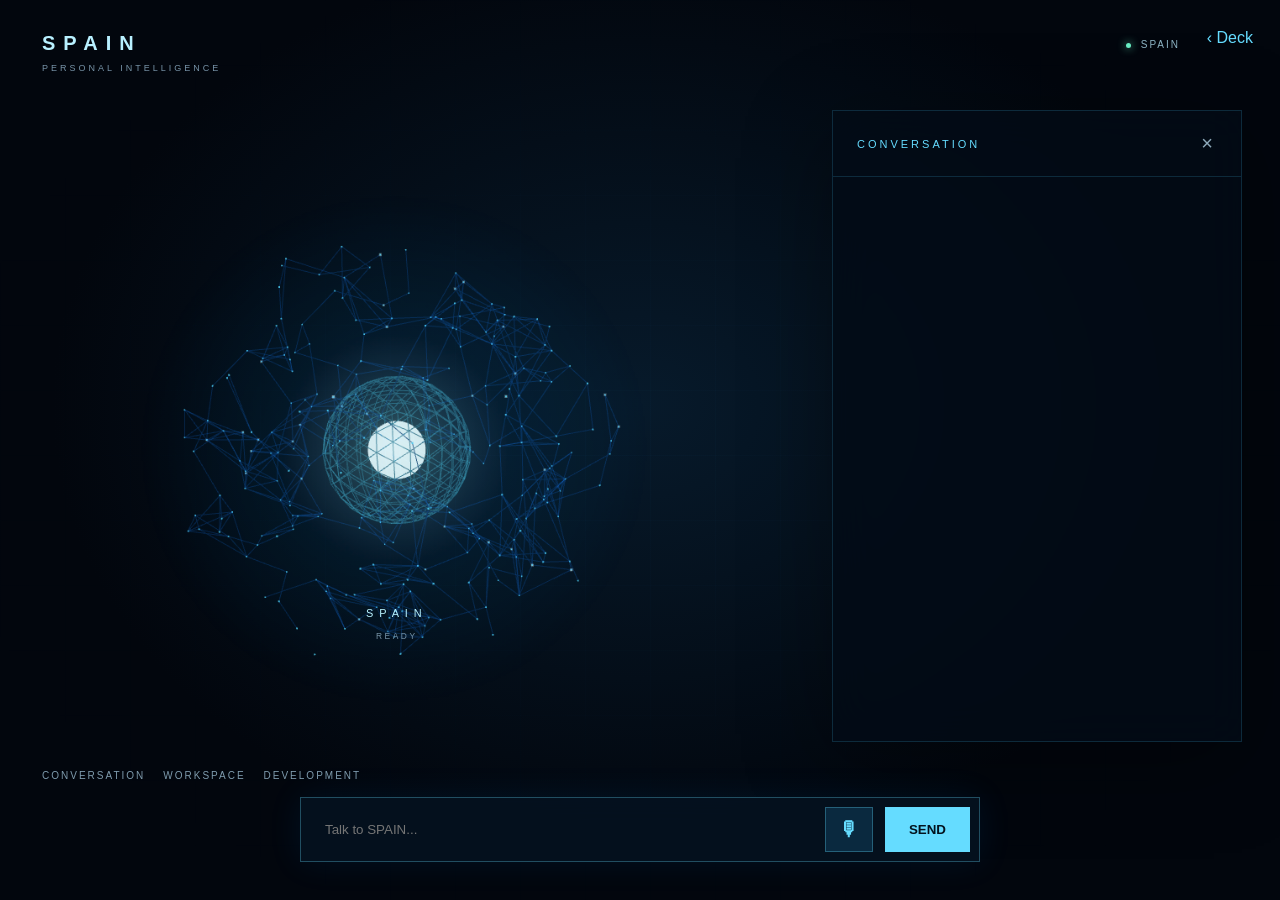
==== spain-command-deck/spain.html @ 8c540c67 "Add files via upload" ====
<!DOCTYPE html>
<html lang="en">
<head>
<meta charset="UTF-8">
<meta name="viewport" content="width=device-width, initial-scale=1, viewport-fit=cover">
<title>SPAIN — Personal Intelligence</title>
<style>
:root{
  --bg:#02060d;
  --panel:rgba(4,15,27,.94);
  --line:rgba(67,207,255,.17);
  --cyan:#65dcff;
  --text:#e9f7ff;
  --muted:#7793a7;
}
*{box-sizing:border-box}
html,body{height:100%;margin:0}
body{
  background:radial-gradient(ellipse at 50% 45%,#071a2b,#02060d 65%);
  color:var(--text);
  font-family:-apple-system,BlinkMacSystemFont,"Segoe UI",sans-serif;
  overflow:hidden;
}
body::before{
  content:"";position:fixed;inset:0;pointer-events:none;
  background-image:
    linear-gradient(rgba(70,190,255,.018) 1px,transparent 1px),
    linear-gradient(90deg,rgba(70,190,255,.018) 1px,transparent 1px);
  background-size:65px 65px;
  mask-image:radial-gradient(ellipse,#000,transparent 85%);
}
.shell{height:100%;position:relative;overflow:hidden}
.brand{
  position:absolute;top:32px;left:42px;z-index:5;
  font-size:20px;font-weight:650;letter-spacing:8px;color:#b8f0ff;
}
.brand small{
  display:block;margin-top:8px;font-size:9px;
  letter-spacing:3px;color:var(--muted);font-weight:400;
}
.connection{
  position:absolute;top:39px;right:42px;z-index:5;
  color:#8db5c5;font-size:10px;letter-spacing:2px;
}
.connection::before{
  content:"";display:inline-block;width:5px;height:5px;
  background:#68edc3;border-radius:50%;margin-right:10px;
  box-shadow:0 0 9px #68edc3;
}
.stage{
  position:absolute;inset:0;
  display:flex;align-items:center;justify-content:center;
  transition:transform .6s ease;
}
.stage.shifted{transform:translateX(-19%) scale(.84)}
#three-container{position:absolute;inset:0;pointer-events:none}
#three-container canvas{display:block;width:100%;height:100%}
.core-label{
  position:absolute;top:calc(50% + 185px);
  text-align:center;pointer-events:none;
}
.core-label strong{
  font-size:13px;letter-spacing:7px;font-weight:500;color:#b9f4ff;
}
.core-label span{
  display:block;margin-top:13px;
  color:var(--muted);font-size:10px;letter-spacing:3px;
}
.conversation{
  position:absolute;right:38px;top:110px;bottom:110px;
  width:min(430px,40vw);z-index:4;
  display:flex;flex-direction:column;
  background:rgba(3,12,23,.82);
  border:1px solid var(--line);
  backdrop-filter:blur(20px);
  box-shadow:0 20px 80px rgba(0,0,0,.35);
  opacity:0;transform:translateX(35px);
  pointer-events:none;
  transition:opacity .4s,transform .4s;
}
.conversation.open{
  opacity:1;transform:translateX(0);pointer-events:auto;
}
.conversation-header{
  padding:21px 24px;border-bottom:1px solid var(--line);
  display:flex;align-items:center;justify-content:space-between;
}
.conversation-header strong{
  font-size:11px;letter-spacing:3px;font-weight:500;color:var(--cyan);
}
.icon-button{
  background:none;border:0;color:#8da9ba;cursor:pointer;
  font-size:20px;padding:0 4px;
}
#chat{
  flex:1;overflow-y:auto;min-height:0;
  padding:18px 23px;scroll-behavior:smooth;
}
.message{margin-bottom:24px}
.label{
  font-size:10px;letter-spacing:2px;color:var(--cyan);
  margin-bottom:10px;
}
.message.user .label{color:#8aa5b8}
.message.user{padding-left:16%;text-align:right}
.content{
  white-space:pre-wrap;overflow-wrap:anywhere;
  font-size:13px;line-height:1.8;color:#d8eaf3;
}
.message.user .content{color:#f1fbff}
.thinking{
  font-size:11px;letter-spacing:2px;color:var(--cyan);
  padding:12px 0;animation:fade 1.1s ease-in-out infinite alternate;
}
@keyframes fade{to{opacity:.3}}
.composer{
  position:absolute;bottom:38px;left:50%;
  transform:translateX(-50%);
  width:min(680px,calc(100% - 50px));z-index:6;
  display:flex;gap:12px;padding:9px;
  background:rgba(5,18,31,.94);
  border:1px solid rgba(101,220,255,.3);
  box-shadow:0 0 35px rgba(0,140,255,.09);
  backdrop-filter:blur(15px);
}
.composer input{
  flex:1;min-width:0;border:0;outline:none;
  background:transparent;color:var(--text);
  padding:15px;font:14px inherit;
}
.composer button{
  border:0;background:#65dcff;color:#03131e;
  font-weight:700;padding:0 24px;cursor:pointer;
}
.composer button:disabled{opacity:.4}
.workspace{
  position:absolute;left:38px;top:110px;bottom:110px;
  width:310px;z-index:4;
  background:var(--panel);
  border:1px solid var(--line);
  padding:24px;overflow-y:auto;
  backdrop-filter:blur(20px);
  opacity:0;transform:translateX(-30px);
  pointer-events:none;
  transition:opacity .35s,transform .35s;
}
.workspace.open{
  opacity:1;transform:translateX(0);pointer-events:auto;
}
.workspace h2{
  font-size:11px;letter-spacing:3px;color:var(--cyan);
  font-weight:500;margin:0 0 24px;
}
.workspace h3{
  font-size:10px;letter-spacing:2px;
  color:var(--muted);margin:28px 0 12px;
}
.workspace pre{
  white-space:pre-wrap;overflow-wrap:anywhere;
  font:13px/1.9 inherit;color:#c4dce9;
}
.workspace-close{
  position:absolute;right:16px;top:14px;
}
.quick-actions{
  position:absolute;left:42px;bottom:57px;z-index:6;
  display:flex;gap:18px;
}
.quick-actions button{
  background:none;border:0;border-bottom:1px solid transparent;
  color:#7f9cae;font-size:10px;letter-spacing:2px;
  padding:8px 0;cursor:pointer;
}
.quick-actions button:hover{color:var(--cyan);border-color:var(--cyan)}
#skip{
  display:none;position:absolute;right:22px;bottom:14px;
  border:1px solid var(--line);background:#0b2334;
  color:var(--cyan);font-size:10px;padding:8px;cursor:pointer;
}
@media(max-width:950px){
  .stage.shifted{transform:translateX(-13%) scale(.75)}
  .conversation{right:14px;width:48vw}
  .workspace{left:14px;width:240px}
  .quick-actions{bottom:115px}
}
@media(max-width:650px){
  .brand{top:22px;left:20px}
  .connection{top:29px;right:20px}
  .stage{transform:translateY(-12%) scale(.85)}
  .stage.shifted{transform:translateY(-23%) scale(.65)}
  .conversation{
    top:35%;bottom:108px;left:12px;right:12px;width:auto;
  }
  .workspace{
    left:12px;right:12px;top:90px;bottom:110px;width:auto;
  }
  .quick-actions{left:20px;bottom:105px}
  .composer{bottom:16px}
  .core-label{top:calc(50% + 155px)}
}
@media(prefers-reduced-motion:reduce){
  *,*::before,*::after{animation:none!important;transition:none!important}
}
</style>

<style id="spain-layout-472">
.stage {
  transition:transform .55s cubic-bezier(.2,.8,.2,1);
}

.stage.both-open {
  transform:scale(.68);
}

.workspace {
  width:min(285px,24vw);
}

.conversation {
  width:min(410px,34vw);
}

.quick-actions button {
  transition:color .2s,border-color .2s;
}

.quick-actions button:hover {
  color:#65dcff;
}

@media(max-width:950px){
  .stage.both-open {
    transform:scale(.58);
  }
}

@media(max-width:650px){
  .stage.both-open {
    transform:translateY(-22%) scale(.48);
  }
}
</style>

<style id="spain-voice-474">
#mic {
  width:48px;
  padding:0;
  background:rgba(12,50,75,.75);
  color:#65dcff;
  border:1px solid rgba(101,220,255,.3);
  font-size:20px;
  transition:.2s;
}
#mic:hover {
  background:rgba(30,100,140,.6);
}
#mic.listening {
  background:#65dcff;
  color:#03131e;
  box-shadow:0 0 22px rgba(101,220,255,.55);
  animation:spain-mic-pulse 1s infinite alternate;
}
@keyframes spain-mic-pulse {
  to {box-shadow:0 0 38px rgba(101,220,255,.9)}
}
#voice-toggle {
  position:absolute;
  right:120px;
  top:37px;
  z-index:7;
  background:none;
  border:0;
  color:#8aa9bb;
  cursor:pointer;
  font-size:10px;
  letter-spacing:2px;
}
#voice-toggle.active {
  color:#65dcff;
}
@media(prefers-reduced-motion:reduce){
  #mic.listening{animation:none}
}
</style>

<style id="spain-voice-settings-475">
#voice-settings{
  display:none;
  position:fixed;
  right:38px;
  top:82px;
  width:280px;
  z-index:20;
  background:rgba(3,14,26,.96);
  border:1px solid rgba(101,220,255,.3);
  padding:22px;
  box-shadow:0 20px 60px rgba(0,0,0,.5);
  backdrop-filter:blur(18px);
}
#voice-settings.open{display:block}
.voice-heading{
  font-size:10px;
  letter-spacing:2px;
  color:#65dcff;
  margin-bottom:20px;
}
#voice-settings label{
  display:block;
  font-size:10px;
  letter-spacing:1.5px;
  color:#8daabb;
  margin:16px 0 9px;
}
#voice-select{
  width:100%;
  background:#071a2b;
  color:#e7f8ff;
  border:1px solid rgba(101,220,255,.25);
  padding:10px;
}
#voice-speed{width:100%;accent-color:#65dcff}
#test-voice{
  width:100%;
  margin-top:18px;
  padding:12px;
  background:#65dcff;
  border:0;
  color:#03131e;
  font-weight:700;
  cursor:pointer;
}
</style>

<style id="spain-development-509">
#development-center {
  display: none;
  position: fixed;
  z-index: 100;
  top: 7%;
  right: 3%;
  width: min(520px, 94vw);
  height: 82vh;
  background: rgba(9, 14, 21, .97);
  border: 1px solid rgba(130, 180, 210, .25);
  color: #e8f1f5;
  font-family: inherit;
  box-shadow: 0 20px 70px rgba(0,0,0,.6);
  flex-direction: column;
}

#development-center.open {
  display: flex;
}

.dev-header {
  display: flex;
  justify-content: space-between;
  align-items: center;
  padding: 22px;
  border-bottom: 1px solid rgba(130,180,210,.2);
}

.dev-header strong {
  display: block;
  letter-spacing: 2px;
  font-size: 13px;
}

.dev-header small {
  display: block;
  margin-top: 8px;
  font-size: 9px;
  opacity: .55;
  letter-spacing: 1.5px;
}

#close-development {
  background: none;
  color: #e8f1f5;
  border: 0;
  font-size: 26px;
  cursor: pointer;
}

.dev-tabs {
  display: flex;
  border-bottom: 1px solid rgba(130,180,210,.2);
}

.dev-tab {
  flex: 1;
  padding: 16px;
  border: 0;
  background: transparent;
  color: #8197a5;
  letter-spacing: 1.5px;
  cursor: pointer;
}

.dev-tab.active {
  color: #e8f1f5;
  border-bottom: 2px solid #8bc8e8;
}

.dev-content {
  flex: 1;
  overflow-y: auto;
  padding: 22px;
}

.dev-message {
  border-left: 2px solid #8bc8e8;
  background: rgba(255,255,255,.035);
  padding: 16px;
  margin-bottom: 14px;
}

.dev-message-meta {
  font-size: 10px;
  letter-spacing: 1px;
  opacity: .55;
  margin-bottom: 10px;
}

.dev-message-body {
  font-size: 13px;
  line-height: 1.7;
  white-space: pre-wrap;
}

.dev-empty {
  opacity: .55;
  font-size: 13px;
  line-height: 1.8;
}

#dev-badge:not(:empty) {
  display: inline-block;
  margin-left: 5px;
  color: #8bc8e8;
}
</style>

<style>
.back{position:absolute;right:18px;top:max(20px,env(safe-area-inset-top));z-index:7;color:var(--cyan);text-decoration:none;padding:9px}
.connection{right:100px}.quick-actions{bottom:110px}.conversation,.workspace{bottom:158px}
#commandVoiceStatus,#playReply{margin:0 18px;color:var(--cyan);font-size:12px}
#playReply{background:var(--panel);border:1px solid var(--line);padding:10px}
@media(max-width:700px){
.shell{height:100dvh}.brand{top:max(18px,env(safe-area-inset-top));left:16px}.connection{display:none}
.quick-actions{left:12px;right:12px;bottom:calc(70px + env(safe-area-inset-bottom));justify-content:space-around;gap:4px}
.composer{width:calc(100% - 24px);bottom:calc(8px + env(safe-area-inset-bottom));gap:4px}
.composer input{font-size:16px;padding:10px}.composer button{padding:0 14px}
.workspace,.conversation{width:auto;left:12px;right:12px;bottom:calc(114px + env(safe-area-inset-bottom));top:min(33dvh,230px)}
.stage.shifted,.stage.both-open,.stage:has(~ .workspace.open){transform:translateY(-30%) scale(.42)}
.conversation-header{padding:12px 16px}.conversation:not(.open),.workspace:not(.open){visibility:hidden}
}
</style></head>
<body>
<div class="shell">
  <div class="brand">SPAIN<small>PERSONAL INTELLIGENCE</small></div>
  <a class="back" href="./">‹ Deck</a><span class="connection" id="connection">SPAIN</span>

  <main class="stage" id="stage">
    <div id="three-container"></div>
    <div class="core-label">
      <strong>SPAIN</strong>
      <span id="mode">READY</span>
    </div>
  </main>

  <aside class="workspace" id="workspace">
    <button class="icon-button workspace-close" id="close-workspace" aria-label="Close workspace">×</button>
    <h2>WORKSPACE</h2>
    <h3>PROJECTS</h3>
    <pre id="projects">Loading...</pre>
    <h3>TASKS</h3>
    <pre id="tasks">Loading...</pre>
  </aside>

  <section class="conversation" id="conversation">
    <div class="conversation-header">
      <strong>CONVERSATION</strong>
      <button class="icon-button" id="close-chat" aria-label="Close conversation">×</button>
    </div>
    <div id="chat" aria-live="polite"></div>
    <div id="commandVoiceStatus" role="status"></div><button id="playReply" type="button" hidden>Play reply</button>
  </section>

  <div class="quick-actions">
    <button id="open-chat" type="button">CONVERSATION</button>
    <button id="open-workspace" type="button">WORKSPACE</button>
    <button id="open-development" type="button">DEVELOPMENT <span id="dev-badge"></span></button>
  </div>

  <form class="composer" id="form">
    <input id="input" autocomplete="off" placeholder="Talk to SPAIN..." required>
    <button id="mic" type="button" aria-label="Speak to SPAIN">🎙</button>
    <button id="send">SEND</button>
  </form>
</div>

<script>
const stage=document.getElementById("stage");
const conversation=document.getElementById("conversation");
const workspace=document.getElementById("workspace");
const chat=document.getElementById("chat");
const input=document.getElementById("input");
const send=document.getElementById("send");
const mode=document.getElementById("mode");
const skip=document.getElementById("skip");

let animation=null;
let pending=false;


const workshopEntry = location.hash === "#workshop";
function syncStage(){
  if(matchMedia("(max-width:700px)").matches && workspace.classList.contains("open") && conversation.classList.contains("open")) workspace.classList.remove("open");
  const chatOpen=conversation.classList.contains("open");
  const workOpen=workspace.classList.contains("open");

  stage.classList.toggle("shifted",chatOpen && !workOpen);
  stage.classList.toggle("both-open",chatOpen && workOpen);

  try {
    if (workshopEntry) return;
    localStorage.setItem(
      "spain-layout",
      JSON.stringify({chatOpen,workOpen})
    );
  } catch (_) {}
}

function toggleChat(){
  conversation.classList.toggle("open");
  syncStage();
}

function toggleWorkspace(){
  if(matchMedia("(max-width:700px)").matches) conversation.classList.remove("open");
  workspace.classList.toggle("open");
  syncStage();
}

function showChat(){
  conversation.classList.add("open");
  syncStage();
}

function showWorkspace(){
  workspace.classList.add("open");
  syncStage();
}

function closeChat(){
  conversation.classList.remove("open");
  syncStage();
}

function closeWorkspace(){
  workspace.classList.remove("open");
  syncStage();
}

document.getElementById("open-chat").onclick=toggleChat;
document.getElementById("open-workspace").onclick=toggleWorkspace;
document.getElementById("close-chat").onclick=closeChat;
document.getElementById("close-workspace").onclick=closeWorkspace;

try {
  const saved=JSON.parse(localStorage.getItem("spain-layout")||"{}");

  if(!workshopEntry && saved.chatOpen !== false)conversation.classList.add("open");
  if(workshopEntry || saved.workOpen)workspace.classList.add("open");
} catch (_) {}

if(workshopEntry){
  workspace.classList.add("open");
  workspace.querySelector("h2").textContent = "WORKSHOP";
  document.title = "Workshop — SPAIN";
}
syncStage();

function scrollBottom(){chat.scrollTop=chat.scrollHeight}
function addMessage(role,text){
  const box=document.createElement("div");
  box.className="message "+role;
  const label=document.createElement("div");
  label.className="label";
  label.textContent=role==="user"?"YOU":"SPAIN";
  const content=document.createElement("div");
  content.className="content";
  content.textContent=text;
  box.append(label,content);
  chat.appendChild(box);
  scrollBottom();
  return content;
}
</script>
<script src="./conversation.js"></script>
<script type="module" src="./neural-core.js"></script><section id="development-center" aria-label="SPAIN Development Center">
  <div class="dev-header">
    <div>
      <strong>SPAIN / DEVELOPMENT</strong>
      <small>AUTONOMOUS IMPROVEMENT COMMUNICATIONS</small>
    </div>
    <button id="close-development" type="button">×</button>
  </div>

  <div class="dev-tabs">
    <button class="dev-tab active" data-dev-tab="messages">
      COMMUNICATIONS
    </button>
    <button class="dev-tab" data-dev-tab="activity">
      ACTIVITY
    </button>
  </div>

  <div id="dev-messages" class="dev-content"></div>

  <div id="dev-activity" class="dev-content" hidden>
    <div class="dev-empty">
      No autonomous experiments have been recorded yet.
      <br><br>
      This dashboard will display actual experiment activity
      once SPAIN's autonomous improvement worker is connected.
    </div>
  </div>
</section>


<script id="spain-development-controller-509">
(() => {
  const panel = document.getElementById("development-center");
  const messages = document.getElementById("dev-messages");
  const badge = document.getElementById("dev-badge");

  async function refreshDevelopment() {
    try {
      const [messagesResponse, statusResponse] = await Promise.all([
        apiFetch("/api/development/messages"),
        apiFetch("/api/development/status")
      ]);

      if (!messagesResponse.ok || !statusResponse.ok) {
        throw new Error("Development API unavailable");
      }

      const messageData = await messagesResponse.json();
      const statusData = await statusResponse.json();

      badge.textContent = statusData.unread
        ? "(" + statusData.unread + ")"
        : "";

      messages.replaceChildren();

      if (!messageData.messages.length) {
        const empty = document.createElement("div");
        empty.className = "dev-empty";
        empty.textContent = "No development messages yet.";
        messages.appendChild(empty);
      }

      for (const item of messageData.messages) {
        const card = document.createElement("div");
        card.className = "dev-message";

        const meta = document.createElement("div");
        meta.className = "dev-message-meta";
        meta.textContent = item.sender.toUpperCase()
          + " / " + new Date(item.timestamp).toLocaleString();

        const body = document.createElement("div");
        body.className = "dev-message-body";
        body.textContent = item.content;

        card.append(meta, body);
        messages.appendChild(card);
      }
    } catch (error) {
      messages.textContent="Development messages unavailable. Check the laptop bridge.";
    }
  }

  document.getElementById("open-development")
    .addEventListener("click", async () => {
      panel.classList.add("open");
      await refreshDevelopment();

      try {
        await apiFetch("/api/development/read", {method: "POST"});
        await refreshDevelopment();
      } catch (error) {
        console.warn(error);
      }
    });

  document.getElementById("close-development")
    .addEventListener("click", () => {
      panel.classList.remove("open");
    });

  document.querySelectorAll(".dev-tab").forEach(tab => {
    tab.addEventListener("click", () => {
      document.querySelectorAll(".dev-tab").forEach(
        element => element.classList.remove("active")
      );

      tab.classList.add("active");

      document.getElementById("dev-messages").hidden =
        tab.dataset.devTab !== "messages";

      document.getElementById("dev-activity").hidden =
        tab.dataset.devTab !== "activity";
    });
  });


})();
</script>

</body>
</html>
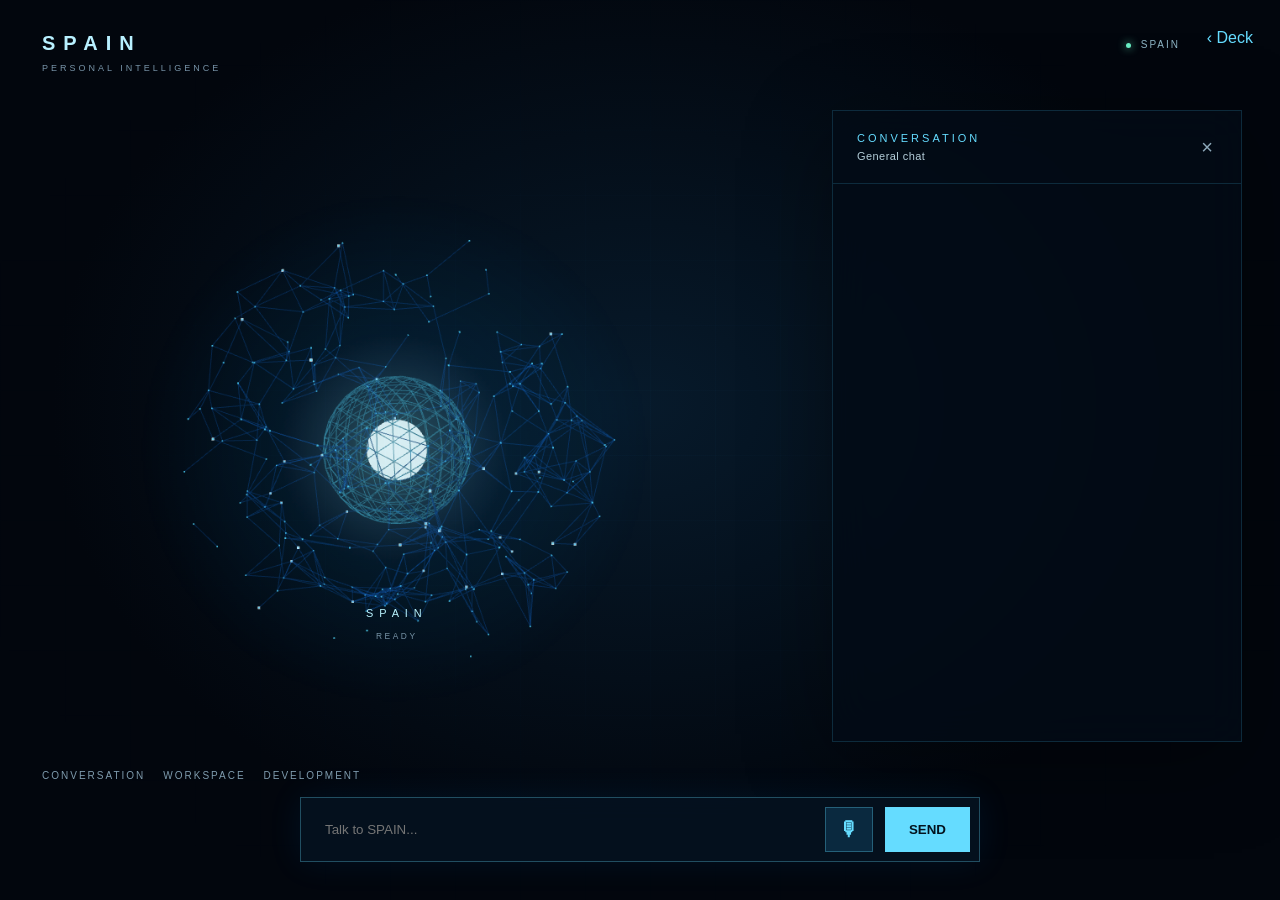
==== commit 674b76d9: "Add files via upload" ====
--- a/spain-command-deck/spain.html
+++ b/spain-command-deck/spain.html
@@ -480,7 +480,7 @@
 
   <section class="conversation" id="conversation">
     <div class="conversation-header">
-      <strong>CONVERSATION</strong>
+      <strong>CONVERSATION<br><span id="projectIndicator" role="status" style="display:block;margin-top:6px;color:#b5cfda;letter-spacing:.04em">General chat</span></strong>
       <button class="icon-button" id="close-chat" aria-label="Close conversation">×</button>
     </div>
     <div id="chat" aria-live="polite"></div>
@@ -598,7 +598,7 @@
   return content;
 }
 </script>
-<script src="./conversation.js"></script>
+<script src="./conversation.js?v=14"></script>
 <script type="module" src="./neural-core.js"></script><section id="development-center" aria-label="SPAIN Development Center">
   <div class="dev-header">
     <div>
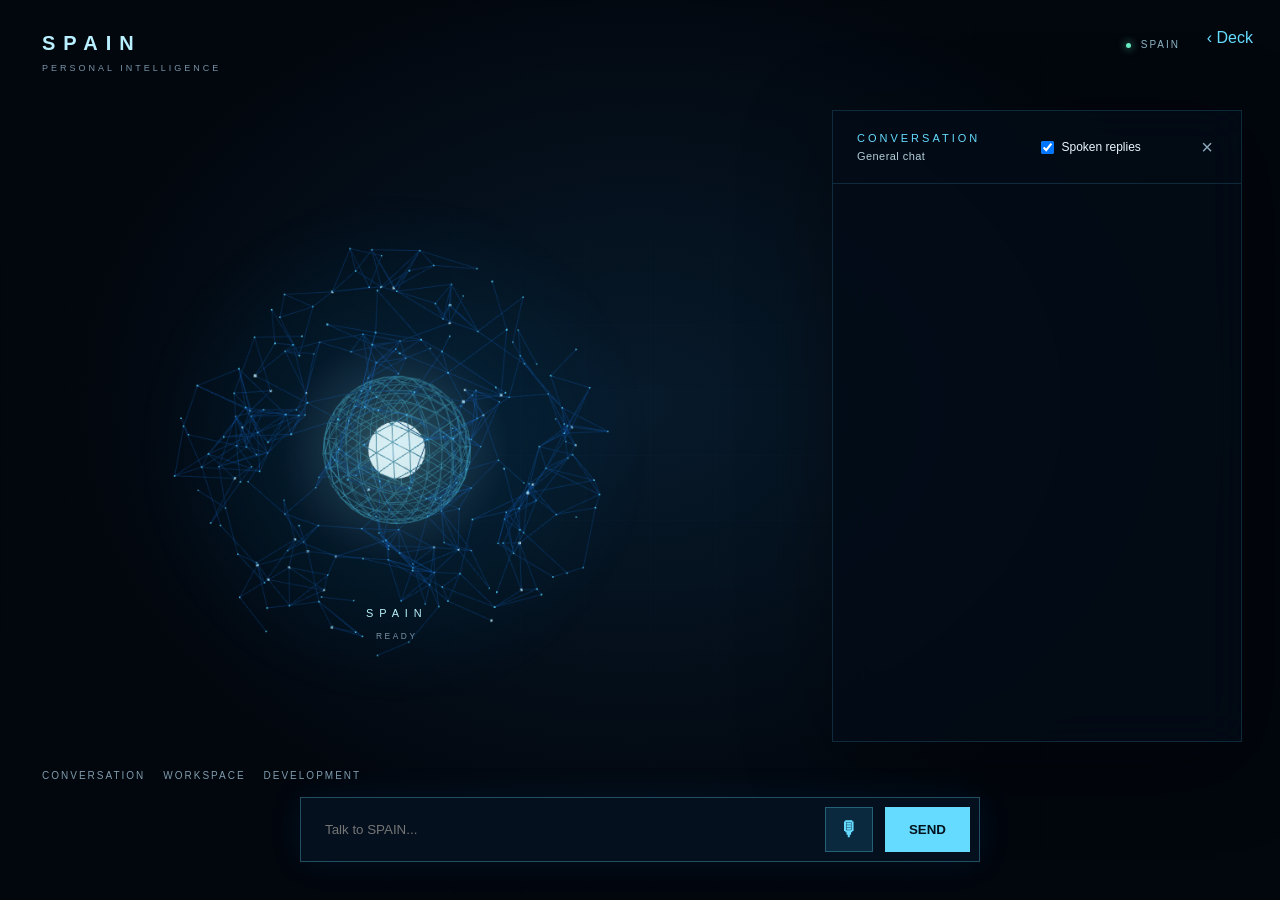
==== commit 317827f4: "Add files via upload" ====
--- a/spain-command-deck/spain.html
+++ b/spain-command-deck/spain.html
@@ -481,7 +481,7 @@
   <section class="conversation" id="conversation">
     <div class="conversation-header">
       <strong>CONVERSATION<br><span id="projectIndicator" role="status" style="display:block;margin-top:6px;color:#b5cfda;letter-spacing:.04em">General chat</span></strong>
-      <button class="icon-button" id="close-chat" aria-label="Close conversation">×</button>
+      <label style="display:inline-flex;align-items:center;gap:.4em;font-size:12px"><input id="spokenReplies" type="checkbox" checked>Spoken replies</label><button class="icon-button" id="close-chat" aria-label="Close conversation">×</button>
     </div>
     <div id="chat" aria-live="polite"></div>
     <div id="commandVoiceStatus" role="status"></div><button id="playReply" type="button" hidden>Play reply</button>
@@ -598,7 +598,7 @@
   return content;
 }
 </script>
-<script src="./conversation.js?v=14"></script>
+<script src="./conversation.js?v=15"></script>
 <script type="module" src="./neural-core.js"></script><section id="development-center" aria-label="SPAIN Development Center">
   <div class="dev-header">
     <div>
